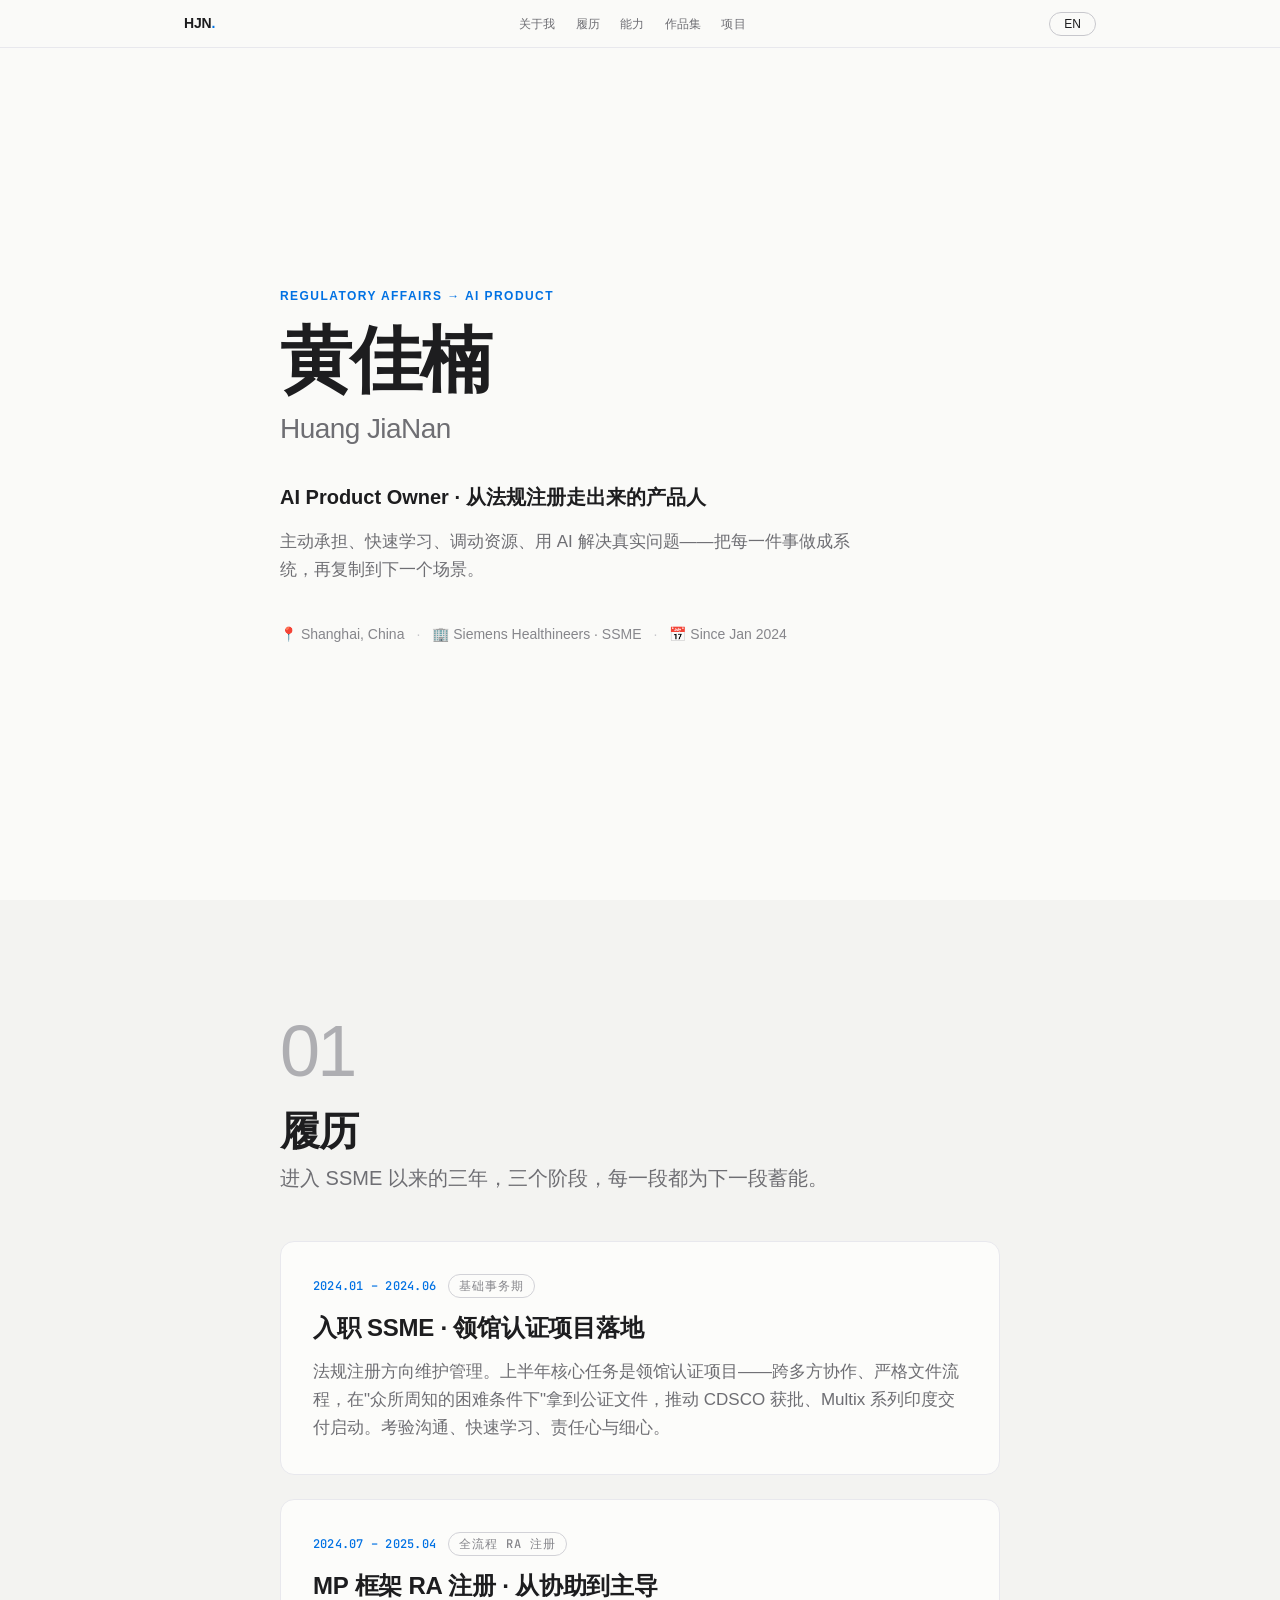
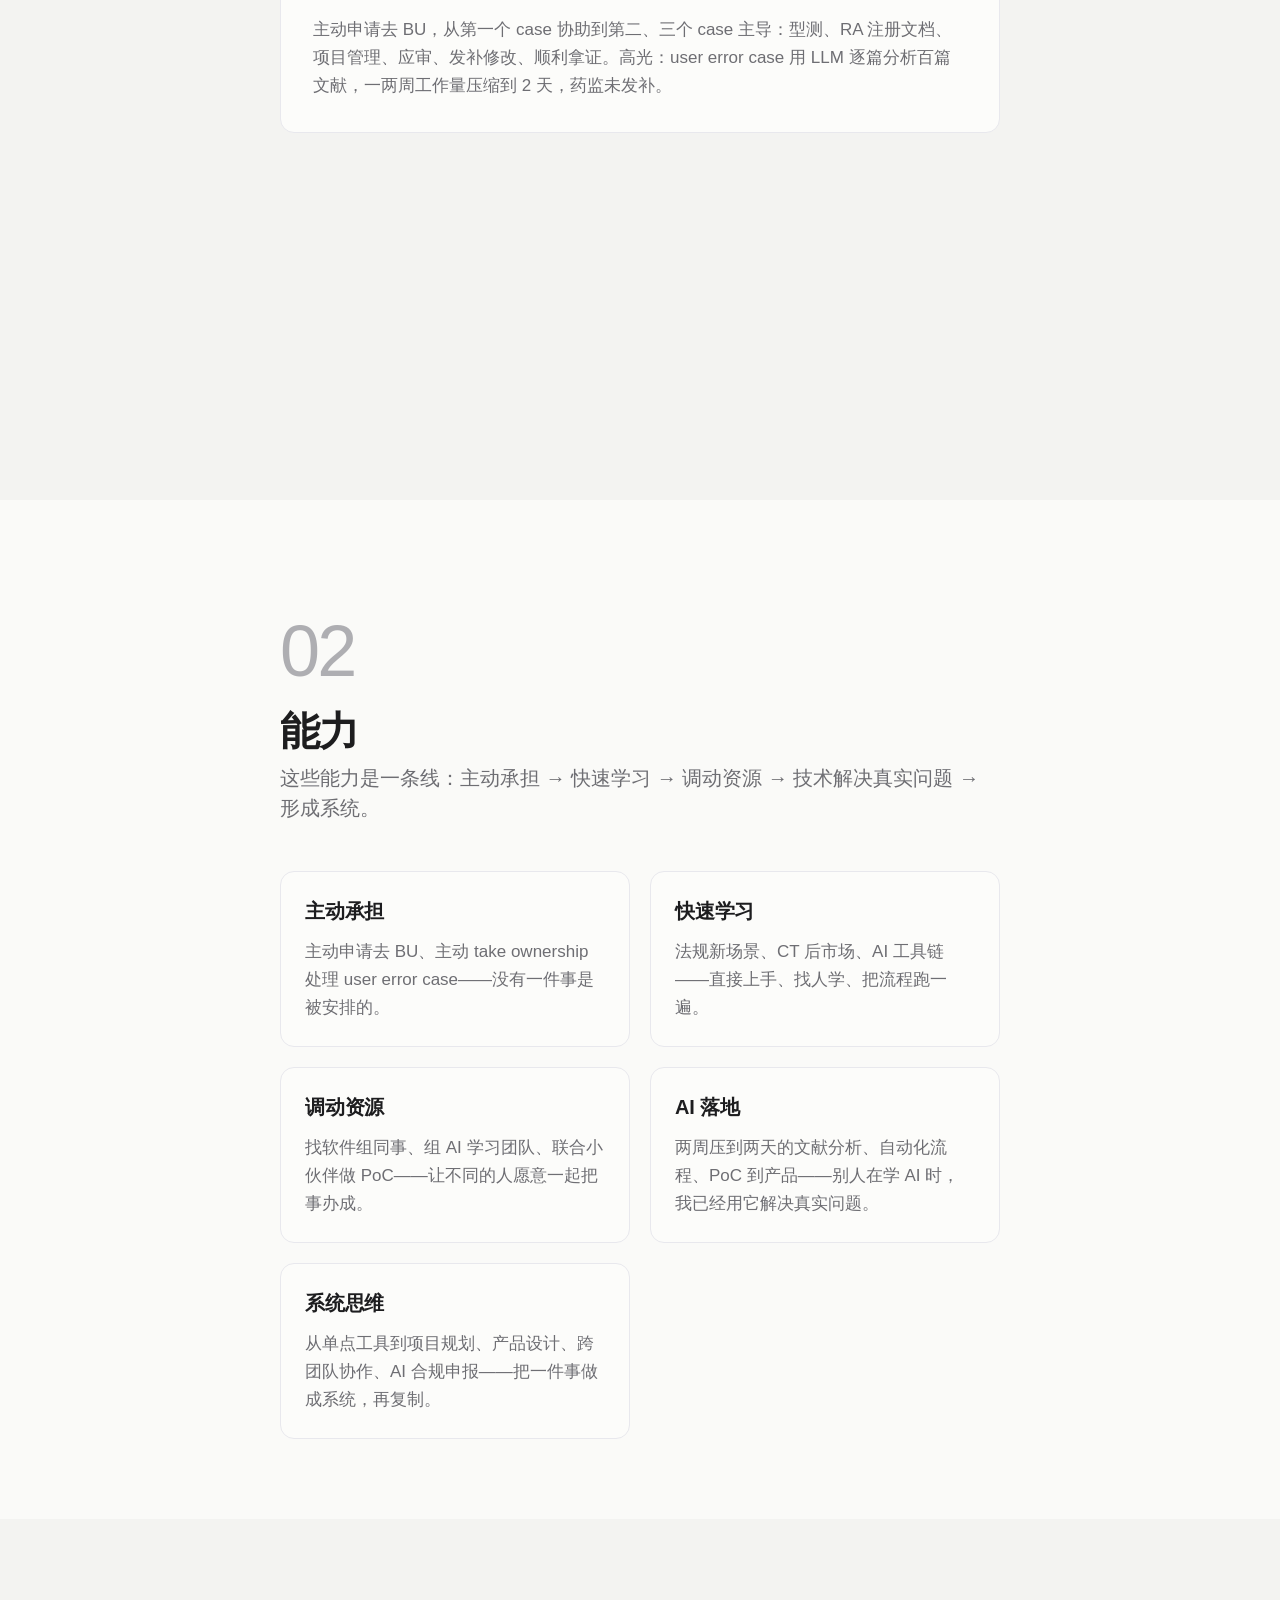
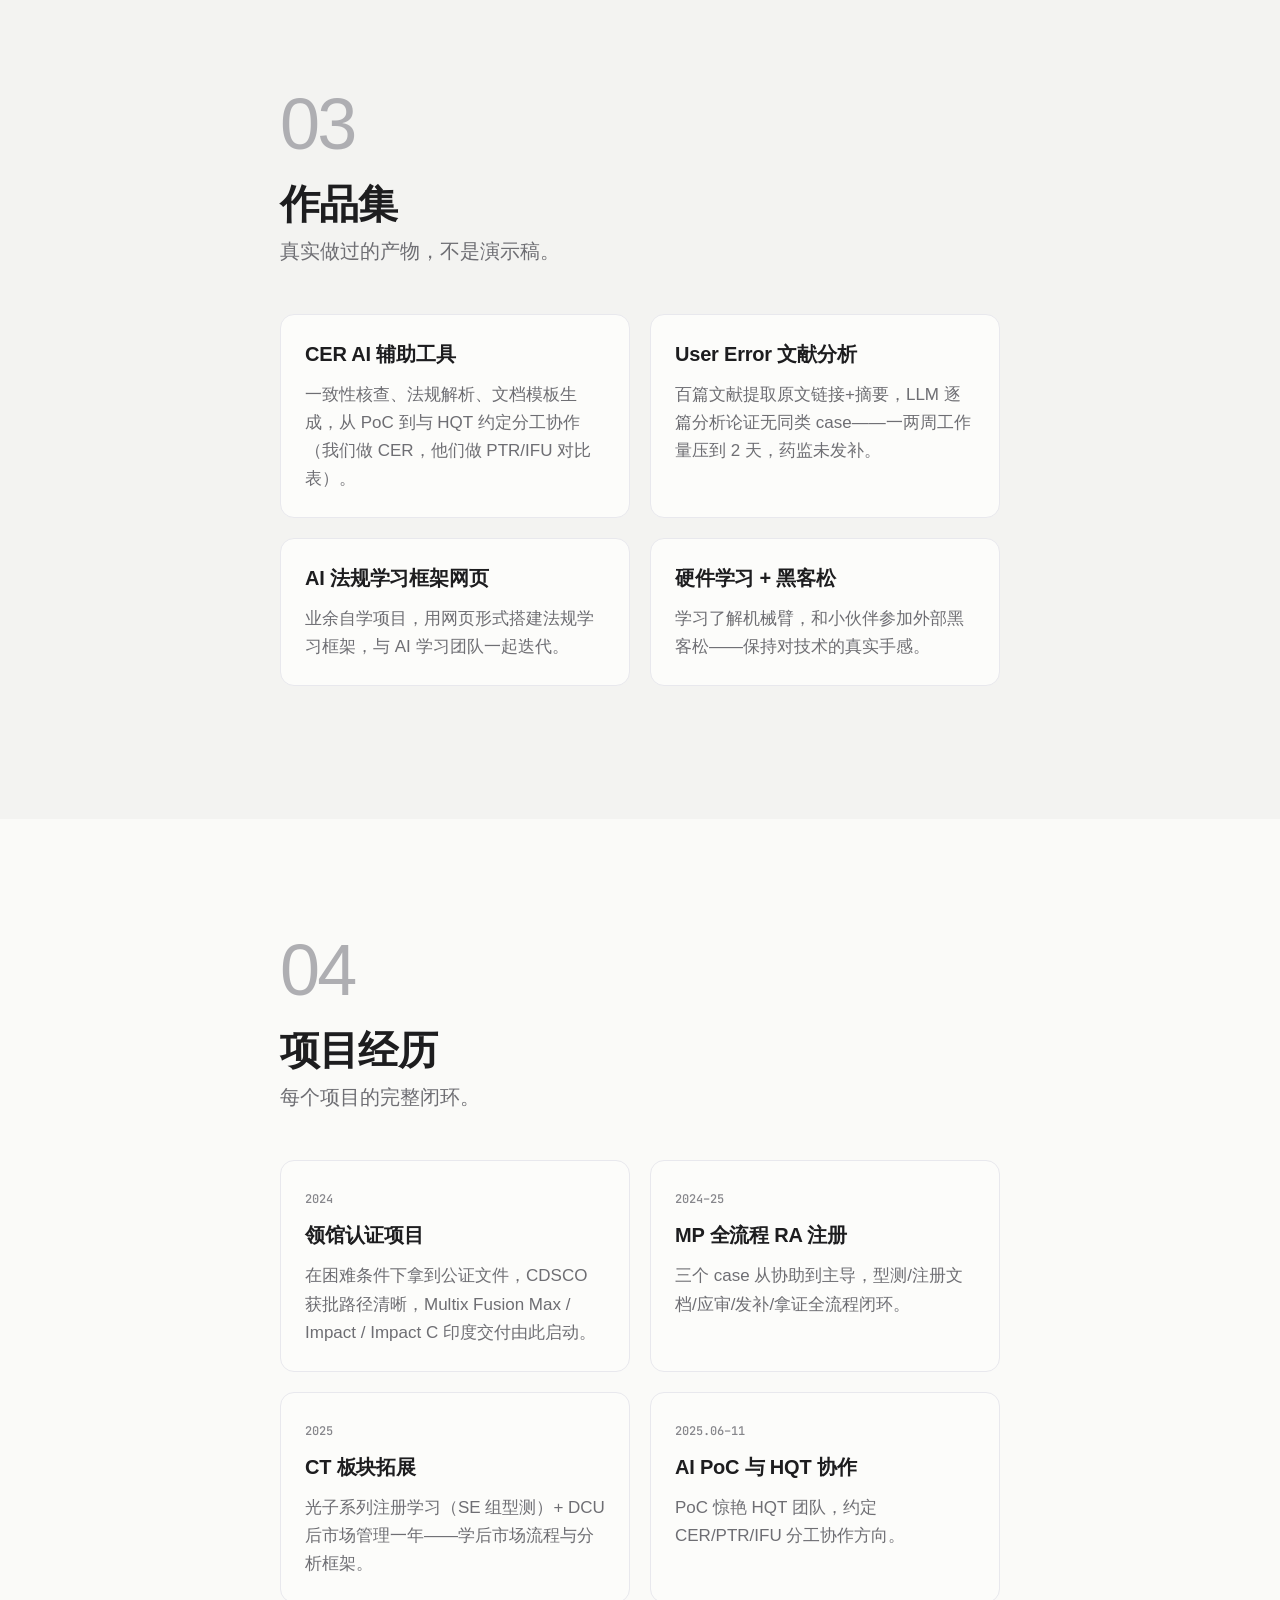
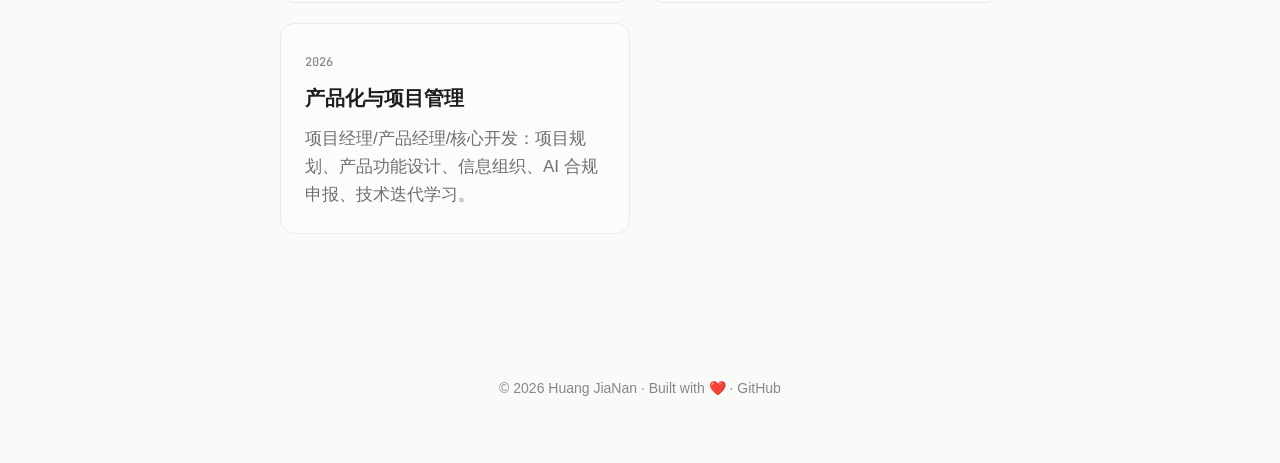
==== index.html @ 8d1dfd9b "Redesign: Apple Minimal design system, frosted glass nav, scroll progress, fade-up reveals" ====
<!DOCTYPE html>
<html lang="zh-CN">
<head>
<meta charset="UTF-8">
<meta name="viewport" content="width=device-width, initial-scale=1.0">
<title>黄佳楠 · Huang JiaNan — Career Pathway</title>
<link rel="preconnect" href="https://fonts.googleapis.com">
<link rel="preconnect" href="https://fonts.gstatic.com" crossorigin>
<link href="https://fonts.googleapis.com/css2?family=JetBrains+Mono:wght@400;500;600&display=swap" rel="stylesheet">
<link rel="stylesheet" href="assets/style.css">
</head>
<body>

<nav class="nav" id="nav">
  <div class="progress-bar" id="progressBar"></div>
  <div class="nav-inner">
    <span class="nav-title">HJN<span class="nav-title-dot">.</span></span>
    <div class="nav-links">
      <a href="#about" data-i18n="nav.about">关于我</a>
      <a href="#timeline" data-i18n="nav.timeline">履历</a>
      <a href="#skills" data-i18n="nav.skills">能力</a>
      <a href="#portfolio" data-i18n="nav.portfolio">作品集</a>
      <a href="#projects" data-i18n="nav.projects">项目</a>
    </div>
    <button id="langToggle" class="lang-btn" onclick="toggleLang()">EN</button>
  </div>
</nav>

<section class="module hero" id="about" style="background: var(--color-bg)">
  <div class="module-content hero-content">
    <p class="hero-kicker animate-in" data-i18n="hero.kicker">Regulatory Affairs → AI Product</p>
    <h1 class="hero-name animate-in">黄佳楠</h1>
    <p class="hero-name-en animate-in">Huang JiaNan</p>
    <p class="hero-role animate-in" data-i18n="hero.role">AI Product Owner · 从法规注册走出来的产品人</p>
    <p class="hero-tagline animate-in" data-i18n="hero.tagline">主动承担、快速学习、调动资源、用 AI 解决真实问题——把每一件事做成系统，再复制到下一个场景。</p>
    <div class="hero-meta animate-in">
      <span>📍 Shanghai, China</span>
      <span class="meta-sep">·</span>
      <span>🏢 Siemens Healthineers · SSME</span>
      <span class="meta-sep">·</span>
      <span>📅 Since Jan 2024</span>
    </div>
  </div>
</section>

<section class="module" id="timeline" style="background: var(--color-bg-alt)">
  <div class="module-content">
    <header class="module-header animate-in stagger-children">
      <span class="module-number">01</span>
      <h1 class="module-title" data-i18n="timeline.title">履历</h1>
      <p class="module-subtitle" data-i18n="timeline.sub">进入 SSME 以来的三年，三个阶段，每一段都为下一段蓄能。</p>
    </header>

    <div class="timeline">
      <div class="tl-item animate-in">
        <div class="tl-head">
          <span class="tl-date">2024.01 – 2024.06</span>
          <span class="tl-badge" data-i18n="timeline.phase1">基础事务期</span>
        </div>
        <h2 class="tl-title" data-i18n="timeline.t1">入职 SSME · 领馆认证项目落地</h2>
        <p class="tl-desc" data-i18n="timeline.d1">法规注册方向维护管理。上半年核心任务是领馆认证项目——跨多方协作、严格文件流程，在"众所周知的困难条件下"拿到公证文件，推动 CDSCO 获批、Multix 系列印度交付启动。考验沟通、快速学习、责任心与细心。</p>
      </div>

      <div class="tl-item animate-in">
        <div class="tl-head">
          <span class="tl-date">2024.07 – 2025.04</span>
          <span class="tl-badge" data-i18n="timeline.phase2">全流程 RA 注册</span>
        </div>
        <h2 class="tl-title" data-i18n="timeline.t2">MP 框架 RA 注册 · 从协助到主导</h2>
        <p class="tl-desc" data-i18n="timeline.d2">主动申请去 BU，从第一个 case 协助到第二、三个 case 主导：型测、RA 注册文档、项目管理、应审、发补修改、顺利拿证。高光：user error case 用 LLM 逐篇分析百篇文献，一两周工作量压缩到 2 天，药监未发补。</p>
      </div>

      <div class="tl-item animate-in">
        <div class="tl-head">
          <span class="tl-date">2025.05 – 至今</span>
          <span class="tl-badge" data-i18n="timeline.phase3">AIPO 身份转变</span>
        </div>
        <h2 class="tl-title" data-i18n="timeline.t3">AI 觉醒 → PoC → 被看见 → 产品化</h2>
        <p class="tl-desc" data-i18n="timeline.d3">拓展 CT 板块（光子注册学习 + DCU 后市场一年）蓄能；业余组 AI 学习团队（软件+硬件+黑客松）；2025.06 做 PoC（一致性核查/法规解析/模板生成），被老板看到；2025.11 惊艳 HQT 团队并约定分工（我们 CER，他们 PTR/IFU）。2026 年起以项目经理、产品经理、核心开发身份运作。</p>
      </div>
    </div>
  </div>
</section>

<section class="module" id="skills" style="background: var(--color-bg)">
  <div class="module-content">
    <header class="module-header animate-in">
      <span class="module-number">02</span>
      <h1 class="module-title" data-i18n="skills.title">能力</h1>
      <p class="module-subtitle" data-i18n="skills.sub">这些能力是一条线：主动承担 → 快速学习 → 调动资源 → 技术解决真实问题 → 形成系统。</p>
    </header>

    <div class="cards stagger-children">
      <div class="card animate-in">
        <h3 class="card-title" data-i18n="skills.s1">主动承担</h3>
        <p class="card-desc" data-i18n="skills.s1d">主动申请去 BU、主动 take ownership 处理 user error case——没有一件事是被安排的。</p>
      </div>
      <div class="card animate-in">
        <h3 class="card-title" data-i18n="skills.s2">快速学习</h3>
        <p class="card-desc" data-i18n="skills.s2d">法规新场景、CT 后市场、AI 工具链——直接上手、找人学、把流程跑一遍。</p>
      </div>
      <div class="card animate-in">
        <h3 class="card-title" data-i18n="skills.s3">调动资源</h3>
        <p class="card-desc" data-i18n="skills.s3d">找软件组同事、组 AI 学习团队、联合小伙伴做 PoC——让不同的人愿意一起把事办成。</p>
      </div>
      <div class="card animate-in">
        <h3 class="card-title" data-i18n="skills.s4">AI 落地</h3>
        <p class="card-desc" data-i18n="skills.s4d">两周压到两天的文献分析、自动化流程、PoC 到产品——别人在学 AI 时，我已经用它解决真实问题。</p>
      </div>
      <div class="card animate-in">
        <h3 class="card-title" data-i18n="skills.s5">系统思维</h3>
        <p class="card-desc" data-i18n="skills.s5d">从单点工具到项目规划、产品设计、跨团队协作、AI 合规申报——把一件事做成系统，再复制。</p>
      </div>
    </div>
  </div>
</section>

<section class="module" id="portfolio" style="background: var(--color-bg-alt)">
  <div class="module-content">
    <header class="module-header animate-in">
      <span class="module-number">03</span>
      <h1 class="module-title" data-i18n="portfolio.title">作品集</h1>
      <p class="module-subtitle" data-i18n="portfolio.sub">真实做过的产物，不是演示稿。</p>
    </header>

    <div class="cards stagger-children">
      <div class="card animate-in">
        <h3 class="card-title">CER AI 辅助工具</h3>
        <p class="card-desc" data-i18n="portfolio.p1">一致性核查、法规解析、文档模板生成，从 PoC 到与 HQT 约定分工协作（我们做 CER，他们做 PTR/IFU 对比表）。</p>
      </div>
      <div class="card animate-in">
        <h3 class="card-title">User Error 文献分析</h3>
        <p class="card-desc" data-i18n="portfolio.p2">百篇文献提取原文链接+摘要，LLM 逐篇分析论证无同类 case——一两周工作量压到 2 天，药监未发补。</p>
      </div>
      <div class="card animate-in">
        <h3 class="card-title">AI 法规学习框架网页</h3>
        <p class="card-desc" data-i18n="portfolio.p3">业余自学项目，用网页形式搭建法规学习框架，与 AI 学习团队一起迭代。</p>
      </div>
      <div class="card animate-in">
        <h3 class="card-title">硬件学习 + 黑客松</h3>
        <p class="card-desc" data-i18n="portfolio.p4">学习了解机械臂，和小伙伴参加外部黑客松——保持对技术的真实手感。</p>
      </div>
    </div>
  </div>
</section>

<section class="module" id="projects" style="background: var(--color-bg)">
  <div class="module-content">
    <header class="module-header animate-in">
      <span class="module-number">04</span>
      <h1 class="module-title" data-i18n="projects.title">项目经历</h1>
      <p class="module-subtitle" data-i18n="projects.sub">每个项目的完整闭环。</p>
    </header>

    <div class="cards stagger-children">
      <div class="card animate-in">
        <span class="card-year">2024</span>
        <h3 class="card-title" data-i18n="projects.j1">领馆认证项目</h3>
        <p class="card-desc" data-i18n="projects.j1d">在困难条件下拿到公证文件，CDSCO 获批路径清晰，Multix Fusion Max / Impact / Impact C 印度交付由此启动。</p>
      </div>
      <div class="card animate-in">
        <span class="card-year">2024–25</span>
        <h3 class="card-title" data-i18n="projects.j2">MP 全流程 RA 注册</h3>
        <p class="card-desc" data-i18n="projects.j2d">三个 case 从协助到主导，型测/注册文档/应审/发补/拿证全流程闭环。</p>
      </div>
      <div class="card animate-in">
        <span class="card-year">2025</span>
        <h3 class="card-title" data-i18n="projects.j3">CT 板块拓展</h3>
        <p class="card-desc" data-i18n="projects.j3d">光子系列注册学习（SE 组型测）+ DCU 后市场管理一年——学后市场流程与分析框架。</p>
      </div>
      <div class="card animate-in">
        <span class="card-year">2025.06–11</span>
        <h3 class="card-title" data-i18n="projects.j4">AI PoC 与 HQT 协作</h3>
        <p class="card-desc" data-i18n="projects.j4d">PoC 惊艳 HQT 团队，约定 CER/PTR/IFU 分工协作方向。</p>
      </div>
      <div class="card animate-in">
        <span class="card-year">2026</span>
        <h3 class="card-title" data-i18n="projects.j5">产品化与项目管理</h3>
        <p class="card-desc" data-i18n="projects.j5d">项目经理/产品经理/核心开发：项目规划、产品功能设计、信息组织、AI 合规申报、技术迭代学习。</p>
      </div>
    </div>
  </div>
</section>

<footer class="footer">
  <p data-i18n="footer.note">© 2026 Huang JiaNan · Built with ❤️ · <a href="https://github.com/Jianan-Huang0609/Jianan-Career-Pathway" target="_blank">GitHub</a></p>
</footer>

<script src="assets/i18n.js"></script>
</body>
</html>
---- assets/style.css ----
/* ============================================================
   Career Pathway — Apple Minimal Design System
   Black & white first. Color is punctuation.
   ============================================================ */

:root {
  /* --- Backgrounds (warm ivory, never dead white) --- */
  --color-bg:             #FAFAF8;
  --color-bg-alt:         #F3F3F1;
  --color-bg-surface:     #FCFCFA;
  --color-bg-hover:       #EDEDEB;

  /* --- Text --- */
  --color-text:           #1D1D1F;
  --color-text-secondary: #6E6E73;
  --color-text-tertiary:  #86868B;
  --color-text-muted:     #AEAEB2;

  /* --- Borders --- */
  --color-border:         #D2D2D7;
  --color-border-light:   #E8E8ED;
  --color-border-strong:  #C7C7CC;

  /* --- Accent: Apple blue — interactive affordances ONLY --- */
  --color-accent:         #0071E3;
  --color-accent-hover:   #0077ED;
  --color-accent-light:   #E1F0FF;

  /* --- Type scale --- */
  --text-xs:    0.75rem;
  --text-sm:    0.875rem;
  --text-base:  1.0625rem;
  --text-lg:    1.25rem;
  --text-xl:    1.5rem;
  --text-2xl:   1.75rem;
  --text-3xl:   2.5rem;
  --text-4xl:   3.5rem;
  --text-5xl:   4.5rem;

  /* --- Spacing --- */
  --space-2:  0.5rem;
  --space-3:  0.75rem;
  --space-4:  1rem;
  --space-5:  1.25rem;
  --space-6:  1.5rem;
  --space-8:  2rem;
  --space-10: 2.5rem;
  --space-12: 3rem;
  --space-16: 4rem;
  --space-20: 5rem;
  --space-24: 6rem;

  --content-width:      720px;
  --content-width-wide: 960px;
  --nav-height:         48px;

  --radius-sm:  6px;
  --radius-md:  10px;
  --radius-lg:  14px;

  /* --- Motion --- */
  --ease-apple:  cubic-bezier(0.25, 0.1, 0.25, 1);
  --ease-out:    cubic-bezier(0.16, 1, 0.3, 1);
  --ease-spring: cubic-bezier(0.34, 1.56, 0.64, 1);
  --duration-fast:   150ms;
  --duration-normal: 300ms;
  --duration-slow:   500ms;
  --duration-reveal: 600ms;
  --stagger-delay:   80ms;
}

* { margin: 0; padding: 0; box-sizing: border-box; }

html {
  scroll-snap-type: y proximity;
  scroll-behavior: smooth;
}

body {
  background: var(--color-bg);
  color: var(--color-text);
  font-family: -apple-system, BlinkMacSystemFont, "SF Pro Display", "PingFang SC", "Hiragino Sans GB", "Microsoft YaHei", "Segoe UI", sans-serif;
  font-size: var(--text-base);
  line-height: 1.5;
  -webkit-font-smoothing: antialiased;
  -moz-osx-font-smoothing: grayscale;
}

/* --- Minimal scrollbar --- */
::-webkit-scrollbar { width: 6px; }
::-webkit-scrollbar-track { background: transparent; }
::-webkit-scrollbar-thumb { background: var(--color-border); border-radius: 9999px; }

/* ============================================================
   Navigation — frosted glass + progress bar
   ============================================================ */
.nav {
  position: fixed;
  top: 0; left: 0; right: 0;
  z-index: 100;
  height: var(--nav-height);
  background: rgba(250, 250, 248, 0.72);
  backdrop-filter: saturate(180%) blur(20px);
  -webkit-backdrop-filter: saturate(180%) blur(20px);
  border-bottom: 0.5px solid var(--color-border-light);
}
.nav-inner {
  max-width: var(--content-width-wide);
  margin: 0 auto;
  height: 100%;
  display: flex;
  align-items: center;
  justify-content: space-between;
  padding: 0 var(--space-6);
}
.nav-title {
  font-size: var(--text-sm);
  font-weight: 600;
  letter-spacing: -0.01em;
  color: var(--color-text);
}
.nav-title-dot { color: var(--color-accent); }
.nav-links { display: flex; gap: var(--space-5); }
.nav-links a {
  font-size: var(--text-xs);
  color: var(--color-text-secondary);
  text-decoration: none;
  letter-spacing: 0.02em;
  transition: color var(--duration-fast) var(--ease-apple);
}
.nav-links a:hover { color: var(--color-accent); }
.lang-btn {
  border: 1px solid var(--color-border-strong);
  background: transparent;
  color: var(--color-text);
  font-size: var(--text-xs);
  font-weight: 500;
  padding: 4px 14px;
  border-radius: 9999px;
  cursor: pointer;
  transition: all var(--duration-normal) var(--ease-apple);
}
.lang-btn:hover { border-color: var(--color-accent); color: var(--color-accent); }

.progress-bar {
  position: absolute;
  bottom: 0; left: 0;
  height: 2px;
  width: 0;
  background: var(--color-accent);
  transition: width 100ms linear;
}

/* ============================================================
   Modules
   ============================================================ */
.module {
  min-height: 100vh;
  min-height: 100dvh;
  scroll-snap-align: start;
  padding: calc(var(--nav-height) + var(--space-16)) var(--space-6) var(--space-20);
  display: flex;
  align-items: center;
}
.module-content {
  max-width: var(--content-width);
  margin: 0 auto;
  width: 100%;
}

/* Hero */
.hero-content { text-align: left; }
.hero-kicker {
  font-size: var(--text-xs);
  font-weight: 600;
  letter-spacing: 0.12em;
  text-transform: uppercase;
  color: var(--color-accent);
  margin-bottom: var(--space-4);
}
.hero-name {
  font-size: var(--text-5xl);
  font-weight: 700;
  letter-spacing: -0.03em;
  line-height: 1.1;
  color: var(--color-text);
}
.hero-name-en {
  font-size: var(--text-2xl);
  font-weight: 400;
  letter-spacing: -0.02em;
  color: var(--color-text-secondary);
  margin-top: var(--space-2);
}
.hero-role {
  font-size: var(--text-lg);
  font-weight: 600;
  margin-top: var(--space-8);
  color: var(--color-text);
}
.hero-tagline {
  font-size: var(--text-base);
  color: var(--color-text-secondary);
  max-width: 600px;
  margin-top: var(--space-4);
  line-height: 1.65;
}
.hero-meta {
  display: flex;
  flex-wrap: wrap;
  gap: var(--space-3);
  margin-top: var(--space-10);
  font-size: var(--text-sm);
  color: var(--color-text-tertiary);
}
.meta-sep { color: var(--color-border-strong); }

/* Module header */
.module-header { margin-bottom: var(--space-12); }
.module-number {
  display: block;
  font-size: var(--text-5xl);
  font-weight: 300;
  color: var(--color-text-muted);
  line-height: 1.1;
  letter-spacing: -0.04em;
  margin-bottom: var(--space-4);
}
.module-title {
  font-size: var(--text-3xl);
  font-weight: 700;
  letter-spacing: -0.02em;
  line-height: 1.2;
  color: var(--color-text);
}
.module-subtitle {
  font-size: var(--text-lg);
  font-weight: 400;
  color: var(--color-text-secondary);
  margin-top: var(--space-2);
}

/* ============================================================
   Timeline
   ============================================================ */
.timeline { display: flex; flex-direction: column; gap: var(--space-6); }
.tl-item {
  background: var(--color-bg-surface);
  border: 1px solid var(--color-border-light);
  border-radius: var(--radius-lg);
  padding: var(--space-8) var(--space-8);
  transition: border-color var(--duration-normal) var(--ease-apple), transform var(--duration-normal) var(--ease-apple);
}
.tl-item:hover {
  border-color: var(--color-accent);
  transform: translateY(-2px);
}
.tl-head { display: flex; align-items: center; gap: var(--space-3); margin-bottom: var(--space-3); }
.tl-date {
  font-size: var(--text-xs);
  font-family: "JetBrains Mono", "SF Mono", monospace;
  font-weight: 500;
  color: var(--color-accent);
  letter-spacing: 0.02em;
}
.tl-badge {
  font-size: var(--text-xs);
  font-family: "JetBrains Mono", monospace;
  font-weight: 500;
  text-transform: uppercase;
  letter-spacing: 0.08em;
  color: var(--color-text-tertiary);
  border: 1px solid var(--color-border);
  padding: 2px 10px;
  border-radius: 9999px;
}
.tl-title { font-size: var(--text-xl); font-weight: 600; letter-spacing: -0.01em; margin-bottom: var(--space-3); }
.tl-desc { font-size: var(--text-base); color: var(--color-text-secondary); line-height: 1.65; }

/* ============================================================
   Cards
   ============================================================ */
.cards {
  display: grid;
  grid-template-columns: repeat(auto-fill, minmax(300px, 1fr));
  gap: var(--space-5);
}
.card {
  background: var(--color-bg-surface);
  border: 1px solid var(--color-border-light);
  border-radius: var(--radius-lg);
  padding: var(--space-6) var(--space-6);
  transition: border-color var(--duration-normal) var(--ease-apple), transform var(--duration-normal) var(--ease-apple);
}
.card:hover {
  border-color: var(--color-accent);
  transform: translateY(-2px);
}
.card-title { font-size: var(--text-lg); font-weight: 600; letter-spacing: -0.01em; margin-bottom: var(--space-3); }
.card-desc { font-size: var(--text-base); color: var(--color-text-secondary); line-height: 1.65; }
.card-year {
  display: inline-block;
  font-size: var(--text-xs);
  font-family: "JetBrains Mono", monospace;
  font-weight: 500;
  color: var(--color-text-tertiary);
  margin-bottom: var(--space-3);
}

/* ============================================================
   Footer
   ============================================================ */
.footer {
  padding: var(--space-16) var(--space-6);
  text-align: center;
  font-size: var(--text-sm);
  color: var(--color-text-tertiary);
  background: var(--color-bg);
}
.footer a { color: var(--color-accent); text-decoration: none; }

/* ============================================================
   Scroll-triggered reveal (Apple fade-up)
   ============================================================ */
.animate-in {
  opacity: 0;
  transform: translateY(30px);
  transition: opacity var(--duration-reveal) var(--ease-apple),
              transform var(--duration-reveal) var(--ease-apple);
}
.animate-in.visible {
  opacity: 1;
  transform: translateY(0);
}
.stagger-children > .animate-in {
  transition-delay: calc(var(--stagger-index, 0) * var(--stagger-delay));
}

/* ============================================================
   Responsive
   ============================================================ */
@media (max-width: 768px) {
  :root {
    --text-3xl: 2rem;
    --text-4xl: 2.5rem;
    --text-5xl: 3.5rem;
  }
  .nav-links { gap: var(--space-3); }
  .nav-links a { font-size: 0.7rem; }
  .cards { grid-template-columns: 1fr; }
}

@media (max-width: 480px) {
  :root {
    --text-3xl: 1.75rem;
    --text-4xl: 2rem;
    --text-5xl: 2.5rem;
  }
  .module { padding: calc(var(--nav-height) + var(--space-12)) var(--space-4) var(--space-12); }
  .hero-meta { gap: var(--space-2); }
}
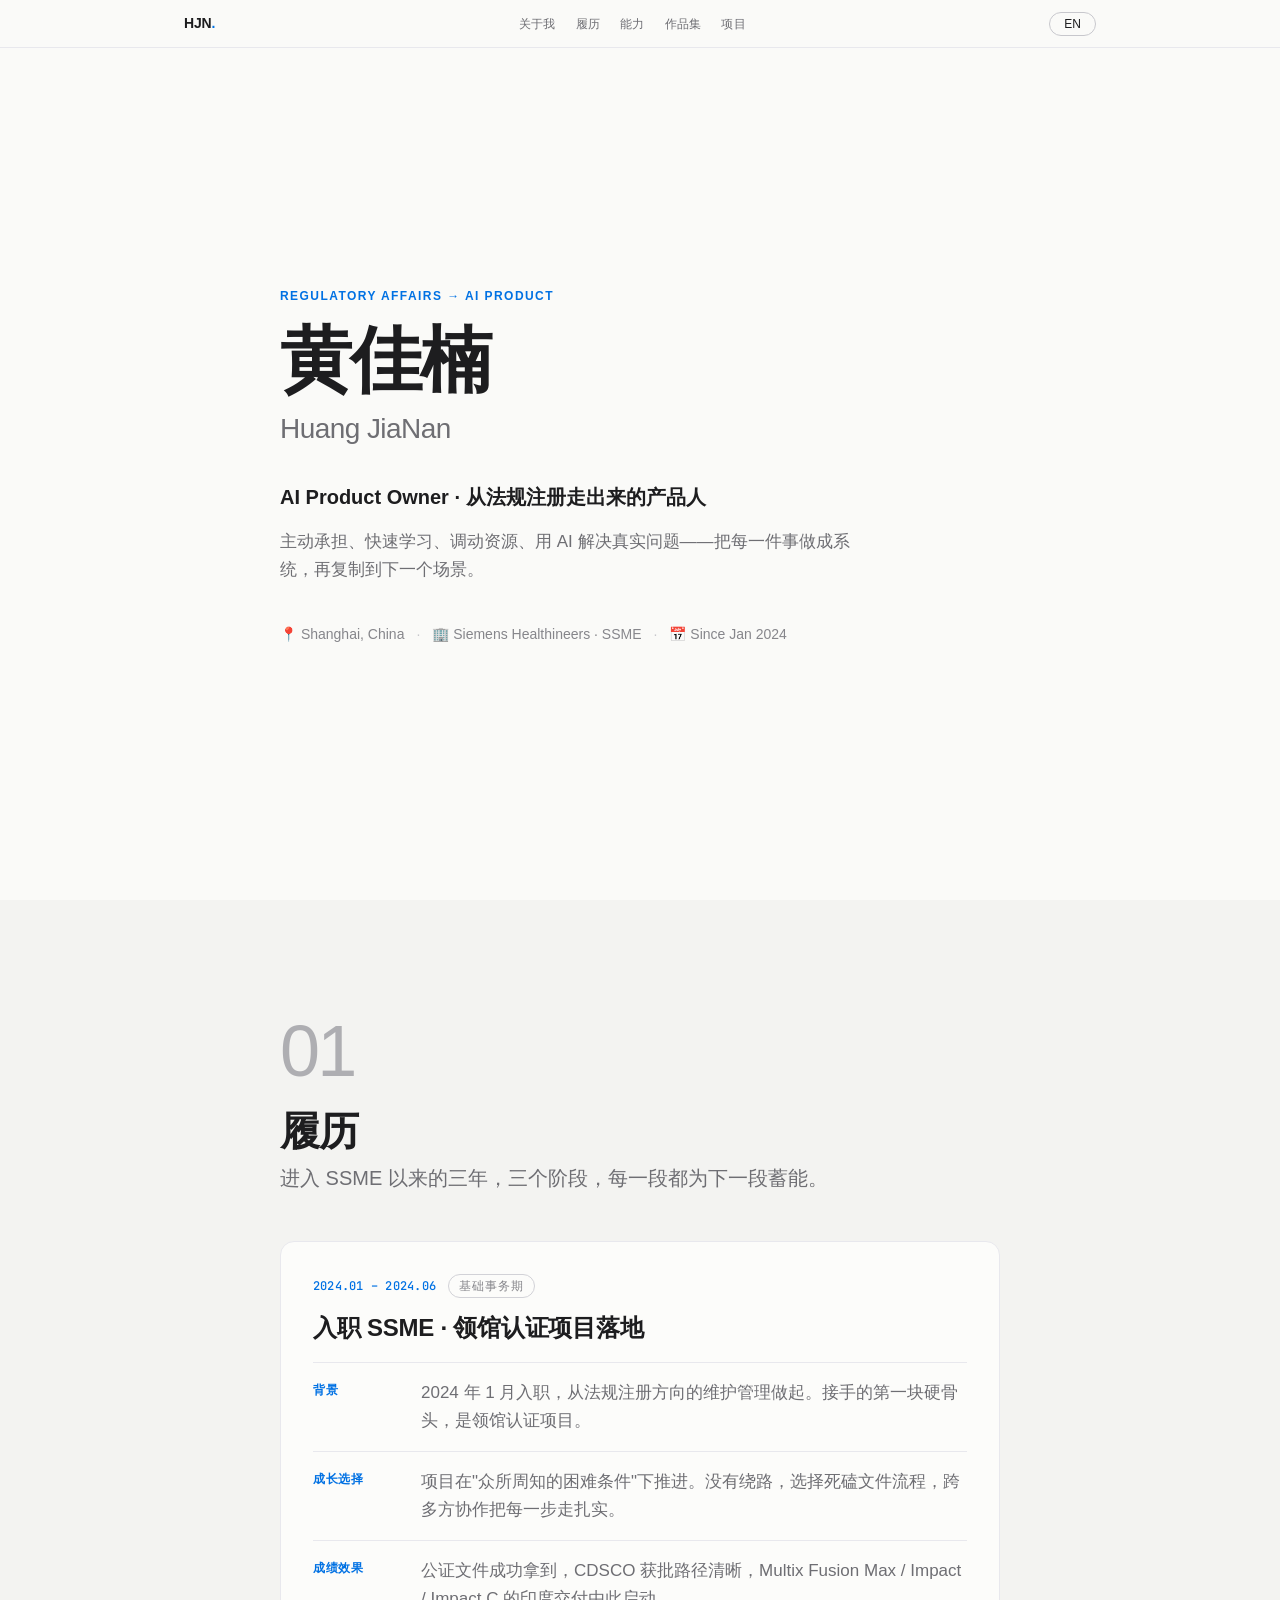
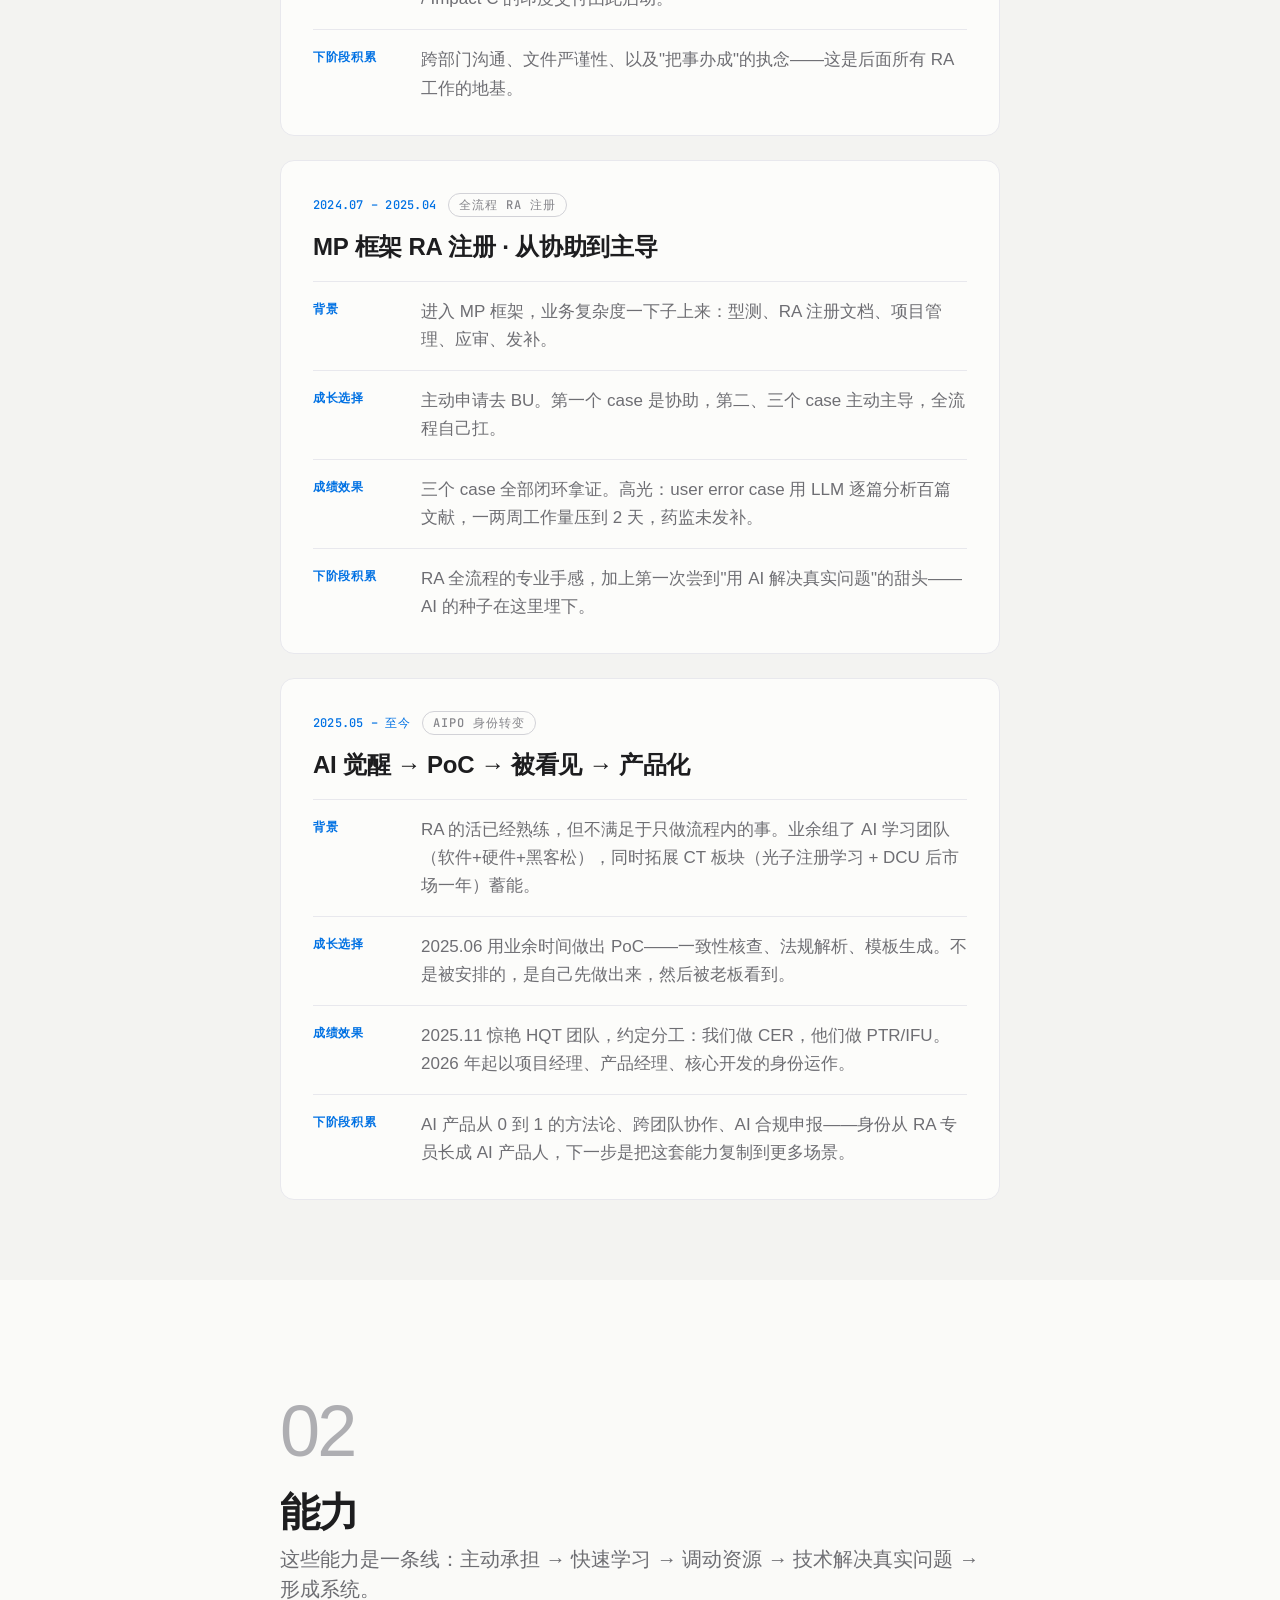
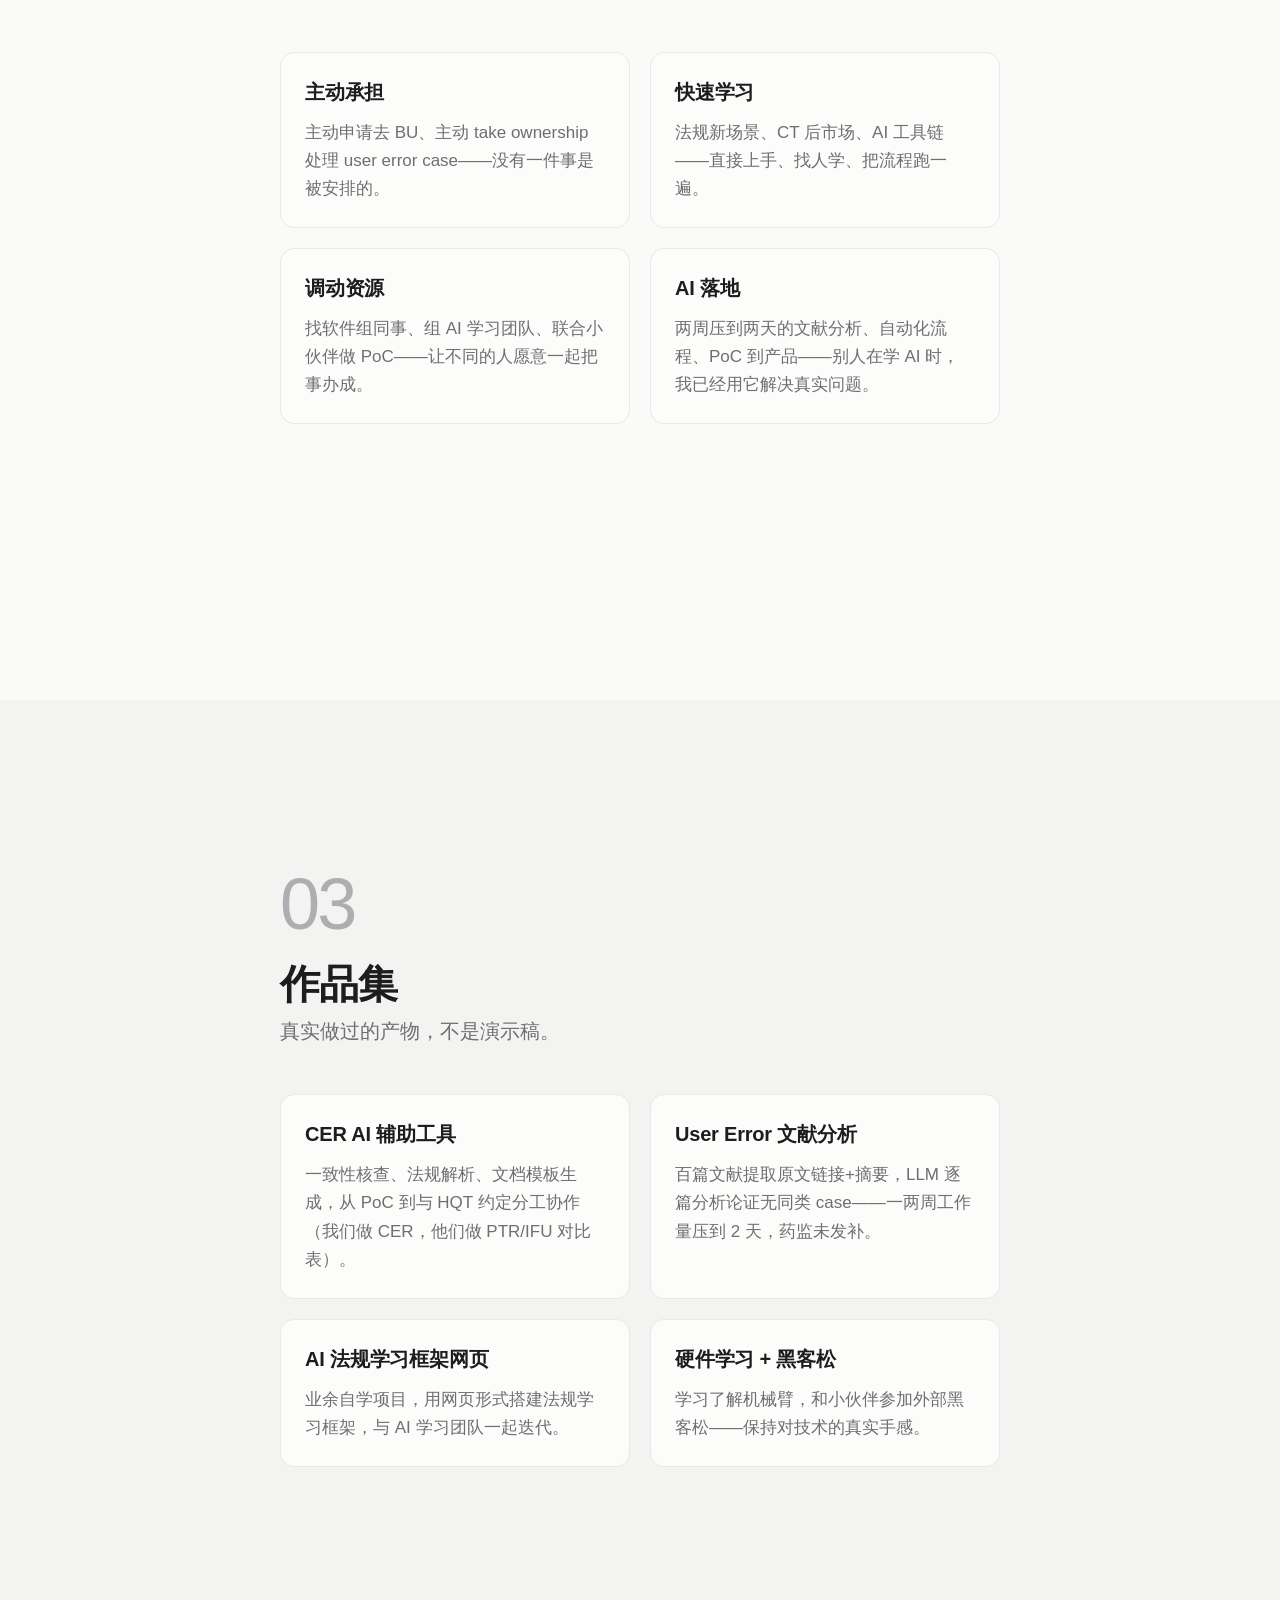
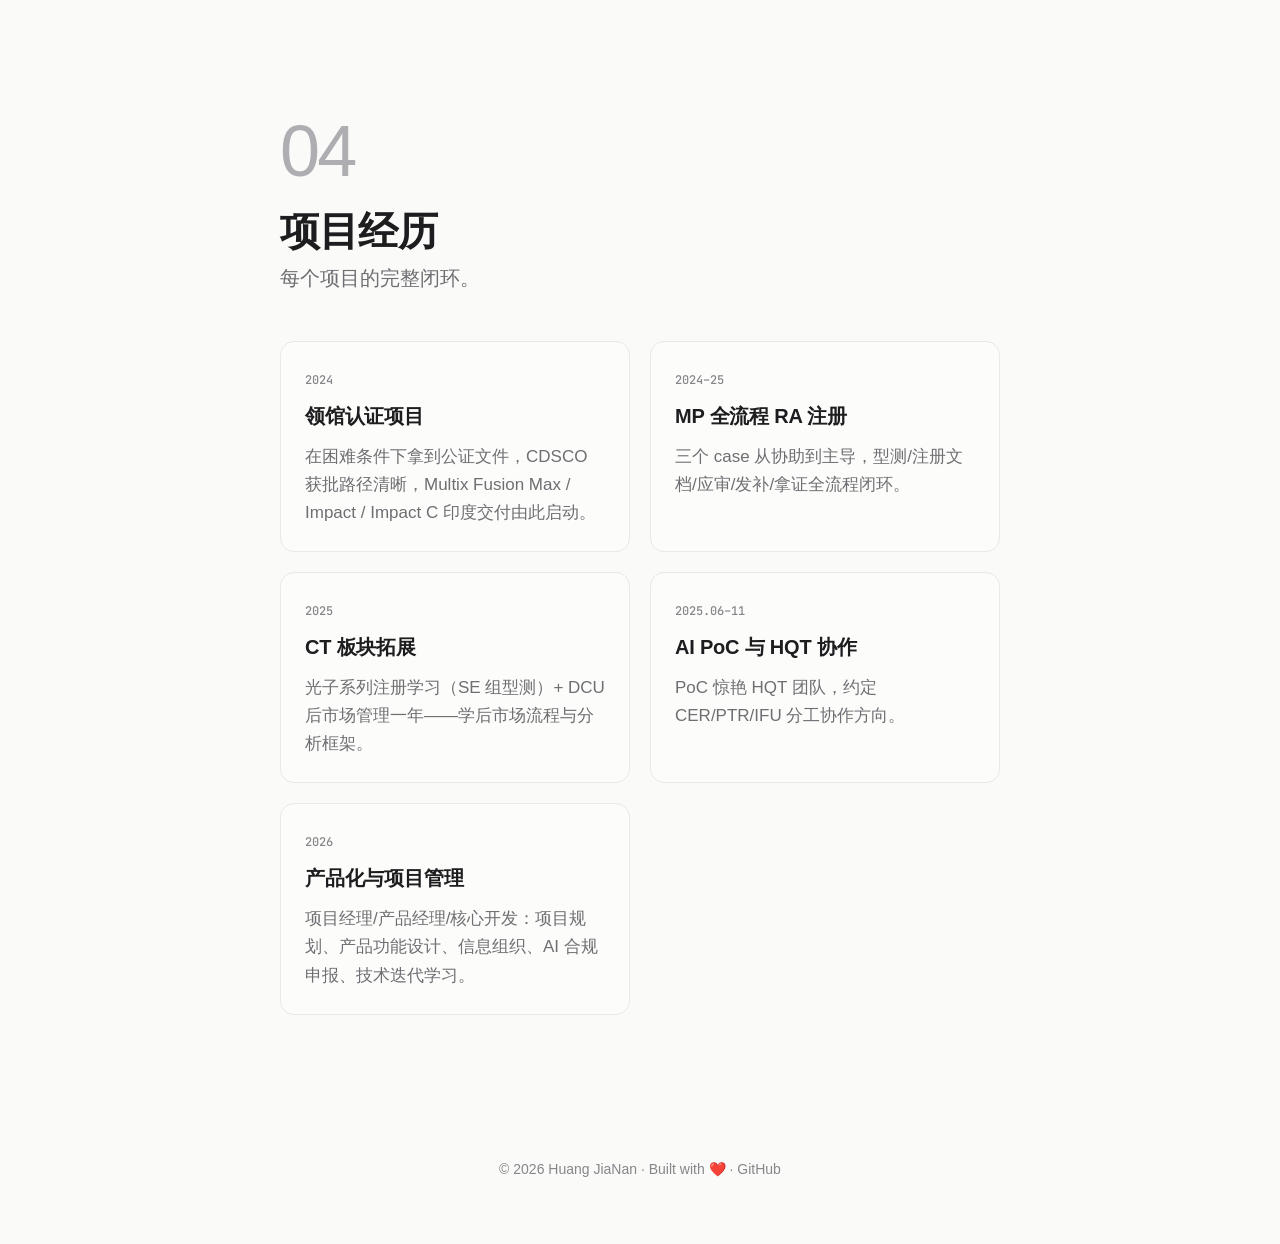
==== commit f76114ae: "Timeline V3: four-act narrative framework (background/choice/result/next) per phase, rewritten copy" ====
--- a/index.html
+++ b/index.html
@@ -58,7 +58,24 @@
           <span class="tl-badge" data-i18n="timeline.phase1">基础事务期</span>
         </div>
         <h2 class="tl-title" data-i18n="timeline.t1">入职 SSME · 领馆认证项目落地</h2>
-        <p class="tl-desc" data-i18n="timeline.d1">法规注册方向维护管理。上半年核心任务是领馆认证项目——跨多方协作、严格文件流程，在"众所周知的困难条件下"拿到公证文件，推动 CDSCO 获批、Multix 系列印度交付启动。考验沟通、快速学习、责任心与细心。</p>
+        <div class="tl-facts">
+          <div class="tl-fact">
+            <span class="tl-fact-label" data-i18n="tl.label.bg">背景</span>
+            <p class="tl-fact-text" data-i18n="timeline.p1.bg">2024 年 1 月入职，从法规注册方向的维护管理做起。接手的第一块硬骨头，是领馆认证项目。</p>
+          </div>
+          <div class="tl-fact">
+            <span class="tl-fact-label" data-i18n="tl.label.choice">成长选择</span>
+            <p class="tl-fact-text" data-i18n="timeline.p1.choice">项目在"众所周知的困难条件"下推进。没有绕路，选择死磕文件流程，跨多方协作把每一步走扎实。</p>
+          </div>
+          <div class="tl-fact">
+            <span class="tl-fact-label" data-i18n="tl.label.result">成绩效果</span>
+            <p class="tl-fact-text" data-i18n="timeline.p1.result">公证文件成功拿到，CDSCO 获批路径清晰，Multix Fusion Max / Impact / Impact C 的印度交付由此启动。</p>
+          </div>
+          <div class="tl-fact">
+            <span class="tl-fact-label" data-i18n="tl.label.next">下阶段积累</span>
+            <p class="tl-fact-text" data-i18n="timeline.p1.next">跨部门沟通、文件严谨性、以及"把事办成"的执念——这是后面所有 RA 工作的地基。</p>
+          </div>
+        </div>
       </div>
 
       <div class="tl-item animate-in">
@@ -67,7 +84,24 @@
           <span class="tl-badge" data-i18n="timeline.phase2">全流程 RA 注册</span>
         </div>
         <h2 class="tl-title" data-i18n="timeline.t2">MP 框架 RA 注册 · 从协助到主导</h2>
-        <p class="tl-desc" data-i18n="timeline.d2">主动申请去 BU，从第一个 case 协助到第二、三个 case 主导：型测、RA 注册文档、项目管理、应审、发补修改、顺利拿证。高光：user error case 用 LLM 逐篇分析百篇文献，一两周工作量压缩到 2 天，药监未发补。</p>
+        <div class="tl-facts">
+          <div class="tl-fact">
+            <span class="tl-fact-label" data-i18n="tl.label.bg">背景</span>
+            <p class="tl-fact-text" data-i18n="timeline.p2.bg">进入 MP 框架，业务复杂度一下子上来：型测、RA 注册文档、项目管理、应审、发补。</p>
+          </div>
+          <div class="tl-fact">
+            <span class="tl-fact-label" data-i18n="tl.label.choice">成长选择</span>
+            <p class="tl-fact-text" data-i18n="timeline.p2.choice">主动申请去 BU。第一个 case 是协助，第二、三个 case 主动主导，全流程自己扛。</p>
+          </div>
+          <div class="tl-fact">
+            <span class="tl-fact-label" data-i18n="tl.label.result">成绩效果</span>
+            <p class="tl-fact-text" data-i18n="timeline.p2.result">三个 case 全部闭环拿证。高光：user error case 用 LLM 逐篇分析百篇文献，一两周工作量压到 2 天，药监未发补。</p>
+          </div>
+          <div class="tl-fact">
+            <span class="tl-fact-label" data-i18n="tl.label.next">下阶段积累</span>
+            <p class="tl-fact-text" data-i18n="timeline.p2.next">RA 全流程的专业手感，加上第一次尝到"用 AI 解决真实问题"的甜头——AI 的种子在这里埋下。</p>
+          </div>
+        </div>
       </div>
 
       <div class="tl-item animate-in">
@@ -76,7 +110,24 @@
           <span class="tl-badge" data-i18n="timeline.phase3">AIPO 身份转变</span>
         </div>
         <h2 class="tl-title" data-i18n="timeline.t3">AI 觉醒 → PoC → 被看见 → 产品化</h2>
-        <p class="tl-desc" data-i18n="timeline.d3">拓展 CT 板块（光子注册学习 + DCU 后市场一年）蓄能；业余组 AI 学习团队（软件+硬件+黑客松）；2025.06 做 PoC（一致性核查/法规解析/模板生成），被老板看到；2025.11 惊艳 HQT 团队并约定分工（我们 CER，他们 PTR/IFU）。2026 年起以项目经理、产品经理、核心开发身份运作。</p>
+        <div class="tl-facts">
+          <div class="tl-fact">
+            <span class="tl-fact-label" data-i18n="tl.label.bg">背景</span>
+            <p class="tl-fact-text" data-i18n="timeline.p3.bg">RA 的活已经熟练，但不满足于只做流程内的事。业余组了 AI 学习团队（软件+硬件+黑客松），同时拓展 CT 板块（光子注册学习 + DCU 后市场一年）蓄能。</p>
+          </div>
+          <div class="tl-fact">
+            <span class="tl-fact-label" data-i18n="tl.label.choice">成长选择</span>
+            <p class="tl-fact-text" data-i18n="timeline.p3.choice">2025.06 用业余时间做出 PoC——一致性核查、法规解析、模板生成。不是被安排的，是自己先做出来，然后被老板看到。</p>
+          </div>
+          <div class="tl-fact">
+            <span class="tl-fact-label" data-i18n="tl.label.result">成绩效果</span>
+            <p class="tl-fact-text" data-i18n="timeline.p3.result">2025.11 惊艳 HQT 团队，约定分工：我们做 CER，他们做 PTR/IFU。2026 年起以项目经理、产品经理、核心开发的身份运作。</p>
+          </div>
+          <div class="tl-fact">
+            <span class="tl-fact-label" data-i18n="tl.label.next">下阶段积累</span>
+            <p class="tl-fact-text" data-i18n="timeline.p3.next">AI 产品从 0 到 1 的方法论、跨团队协作、AI 合规申报——身份从 RA 专员长成 AI 产品人，下一步是把这套能力复制到更多场景。</p>
+          </div>
+        </div>
       </div>
     </div>
   </div>
--- a/assets/style.css
+++ b/assets/style.css
@@ -277,6 +277,26 @@
 .tl-title { font-size: var(--text-xl); font-weight: 600; letter-spacing: -0.01em; margin-bottom: var(--space-3); }
 .tl-desc { font-size: var(--text-base); color: var(--color-text-secondary); line-height: 1.65; }
 
+/* Four-act timeline narrative: background / choice / result / next */
+.tl-facts { display: flex; flex-direction: column; gap: var(--space-4); margin-top: var(--space-4); }
+.tl-fact {
+  display: grid;
+  grid-template-columns: 92px 1fr;
+  gap: var(--space-4);
+  padding-top: var(--space-4);
+  border-top: 1px solid var(--color-border-light);
+}
+.tl-fact-label {
+  font-size: var(--text-xs);
+  font-family: "JetBrains Mono", "SF Mono", monospace;
+  font-weight: 600;
+  letter-spacing: 0.06em;
+  text-transform: uppercase;
+  color: var(--color-accent);
+  padding-top: 2px;
+}
+.tl-fact-text { font-size: var(--text-base); color: var(--color-text-secondary); line-height: 1.65; }
+
 /* ============================================================
    Cards
    ============================================================ */
@@ -358,4 +378,5 @@
   }
   .module { padding: calc(var(--nav-height) + var(--space-12)) var(--space-4) var(--space-12); }
   .hero-meta { gap: var(--space-2); }
-}
+  .tl-fact { grid-template-columns: 1fr; gap: var(--space-2); }
+}
